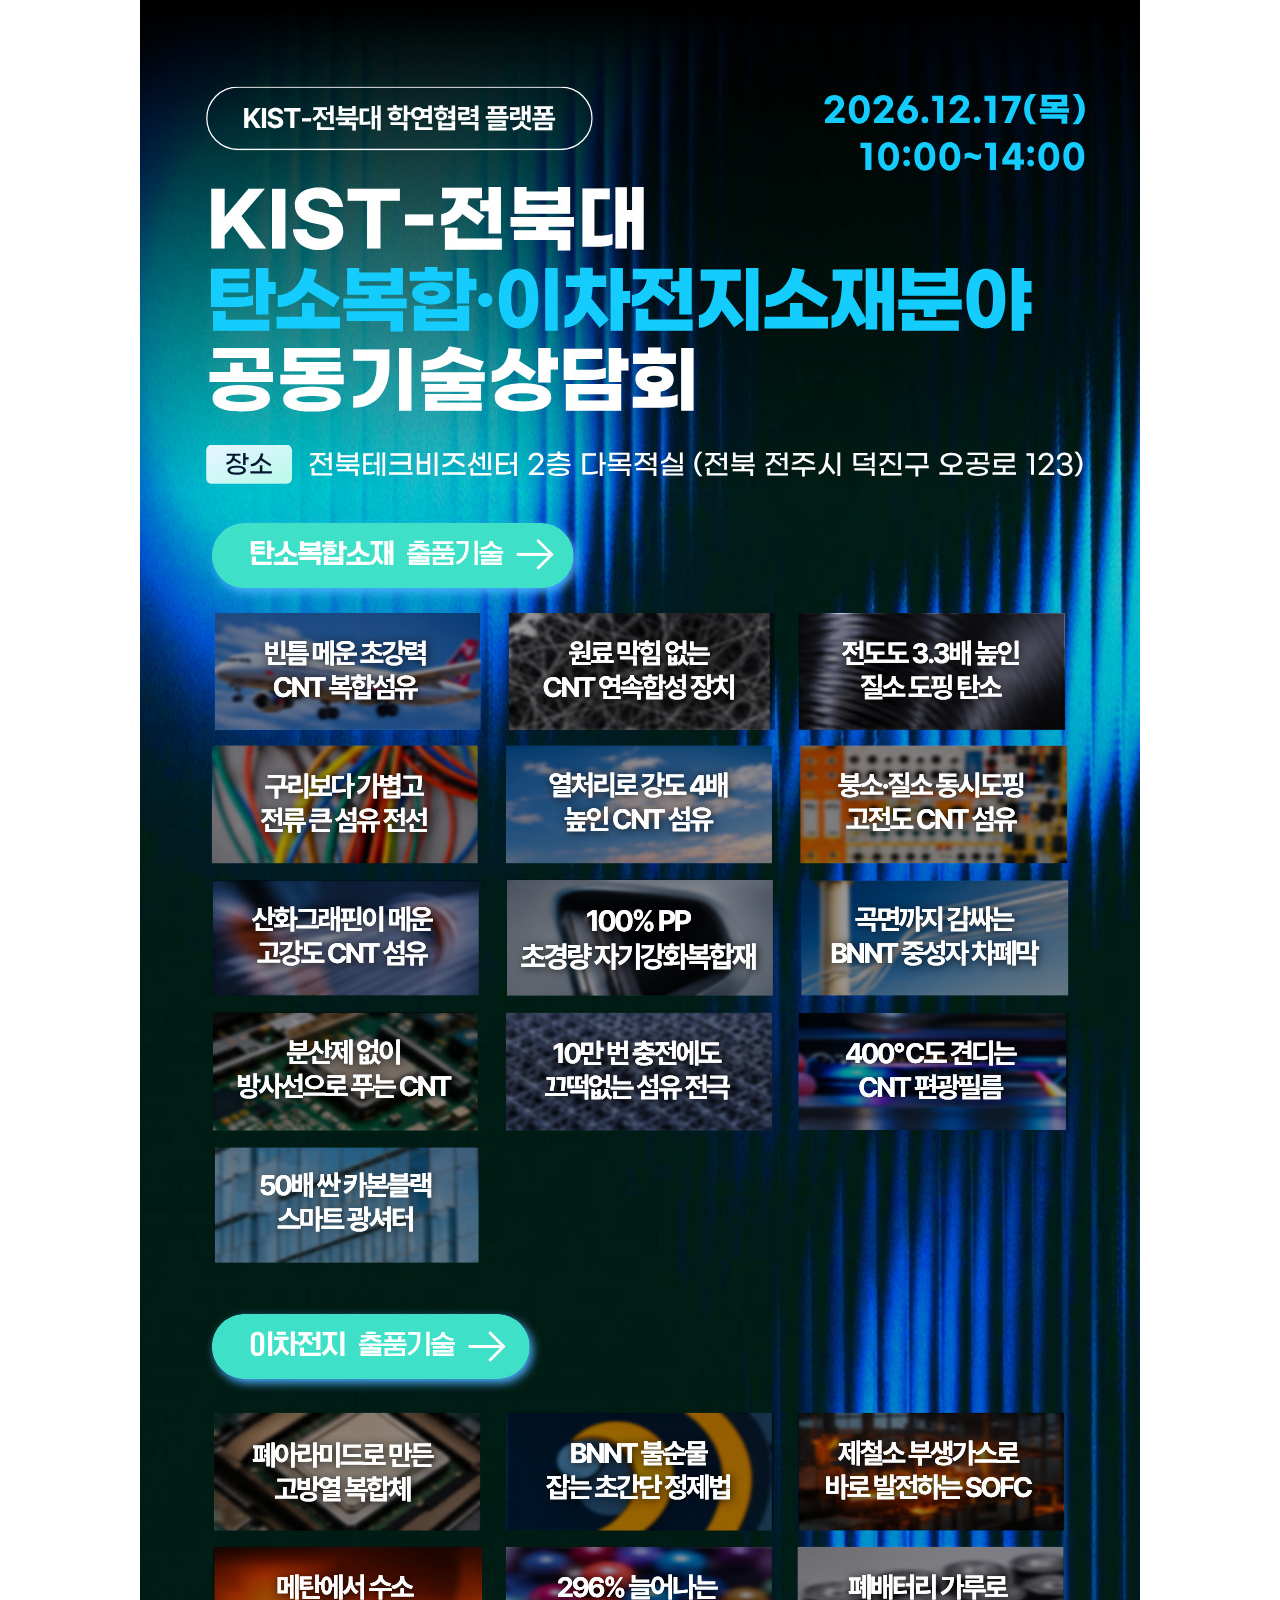
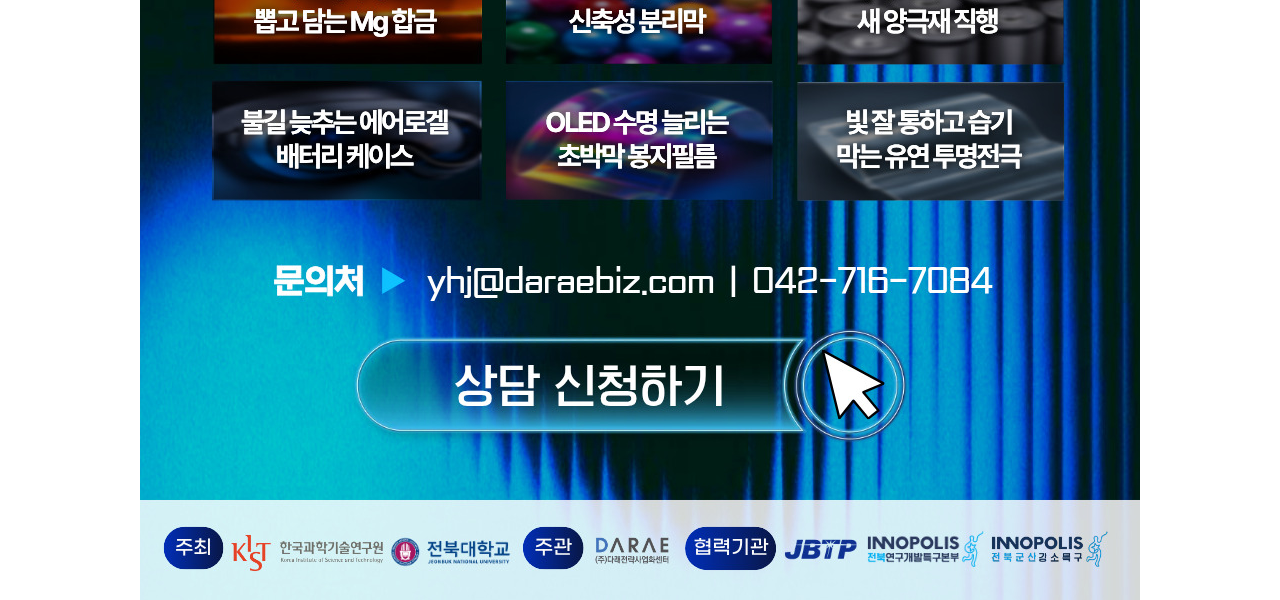
==== edm/edm-all-techs.html @ 876b5971 "전체 기술 eDM(edm-all-techs) 추가: 메일용 조각 이미지·HTML, 주소로 분야 필터 지정(?filter=carbon|battery) Co-Authored-By: C" ====
<!DOCTYPE html>
<html lang="ko">
<head>
<meta charset="utf-8">
<title>KIST-전북대 공동기술상담회 출품기술</title>
</head>
<body style="margin:0; padding:0; background-color:#ffffff;">
<!-- 메일 발송용: 스크립트·이미지맵 없이 이미지를 잘라 표로 이어 붙이고, 버튼 조각에만 링크를 걸었습니다.
     왼쪽 정렬로 보내려면 바로 아래 table의 align="center"를 align="left"로 바꾸세요. -->
<table role="presentation" align="center" width="1000" cellpadding="0" cellspacing="0" border="0" style="width:1000px; border-collapse:collapse; mso-table-lspace:0pt; mso-table-rspace:0pt; background-color:#000000;">
  <tr>
    <td width="1000" height="518" valign="top" style="padding:0; margin:0; font-size:0; line-height:0; mso-line-height-rule:exactly;"><img src="https://darae-daejeon.github.io/kist-jbnu-partnering-2026/edm/all-techs/01.jpg" width="1000" height="518" alt="KIST-전북대 탄소복합·이차전지소재분야 공동기술상담회" border="0" style="display:block; width:1000px; height:518px; border:0; outline:none; text-decoration:none;"></td>
  </tr>
  <tr>
    <td width="1000" height="74" valign="top" style="padding:0; margin:0; font-size:0; line-height:0; mso-line-height-rule:exactly;">
      <table role="presentation" width="1000" cellpadding="0" cellspacing="0" border="0" style="border-collapse:collapse; mso-table-lspace:0pt; mso-table-rspace:0pt;">
        <tr>
          <td width="70" height="74" valign="top" style="padding:0; margin:0; font-size:0; line-height:0; mso-line-height-rule:exactly;"><img src="https://darae-daejeon.github.io/kist-jbnu-partnering-2026/edm/all-techs/02.jpg" width="70" height="74" alt="" border="0" style="display:block; width:70px; height:74px; border:0; outline:none; text-decoration:none;"></td>
          <td width="366" height="74" valign="top" style="padding:0; margin:0; font-size:0; line-height:0; mso-line-height-rule:exactly;"><a href="https://darae-daejeon.github.io/kist/2026-jbnu-partnering/?filter=carbon" target="_blank" style="display:block; border:0; text-decoration:none;"><img src="https://darae-daejeon.github.io/kist-jbnu-partnering-2026/edm/all-techs/03.jpg" width="366" height="74" alt="탄소복합소재 출품기술 보기" border="0" style="display:block; width:366px; height:74px; border:0; outline:none; text-decoration:none;"></a></td>
          <td width="564" height="74" valign="top" style="padding:0; margin:0; font-size:0; line-height:0; mso-line-height-rule:exactly;"><img src="https://darae-daejeon.github.io/kist-jbnu-partnering-2026/edm/all-techs/04.jpg" width="564" height="74" alt="" border="0" style="display:block; width:564px; height:74px; border:0; outline:none; text-decoration:none;"></td>
        </tr>
      </table>
    </td>
  </tr>
  <tr>
    <td width="1000" height="717" valign="top" style="padding:0; margin:0; font-size:0; line-height:0; mso-line-height-rule:exactly;"><img src="https://darae-daejeon.github.io/kist-jbnu-partnering-2026/edm/all-techs/05.jpg" width="1000" height="717" alt="" border="0" style="display:block; width:1000px; height:717px; border:0; outline:none; text-decoration:none;"></td>
  </tr>
  <tr>
    <td width="1000" height="74" valign="top" style="padding:0; margin:0; font-size:0; line-height:0; mso-line-height-rule:exactly;">
      <table role="presentation" width="1000" cellpadding="0" cellspacing="0" border="0" style="border-collapse:collapse; mso-table-lspace:0pt; mso-table-rspace:0pt;">
        <tr>
          <td width="68" height="74" valign="top" style="padding:0; margin:0; font-size:0; line-height:0; mso-line-height-rule:exactly;"><img src="https://darae-daejeon.github.io/kist-jbnu-partnering-2026/edm/all-techs/06.jpg" width="68" height="74" alt="" border="0" style="display:block; width:68px; height:74px; border:0; outline:none; text-decoration:none;"></td>
          <td width="324" height="74" valign="top" style="padding:0; margin:0; font-size:0; line-height:0; mso-line-height-rule:exactly;"><a href="https://darae-daejeon.github.io/kist/2026-jbnu-partnering/?filter=battery" target="_blank" style="display:block; border:0; text-decoration:none;"><img src="https://darae-daejeon.github.io/kist-jbnu-partnering-2026/edm/all-techs/07.jpg" width="324" height="74" alt="이차전지 출품기술 보기" border="0" style="display:block; width:324px; height:74px; border:0; outline:none; text-decoration:none;"></a></td>
          <td width="608" height="74" valign="top" style="padding:0; margin:0; font-size:0; line-height:0; mso-line-height-rule:exactly;"><img src="https://darae-daejeon.github.io/kist-jbnu-partnering-2026/edm/all-techs/08.jpg" width="608" height="74" alt="" border="0" style="display:block; width:608px; height:74px; border:0; outline:none; text-decoration:none;"></td>
        </tr>
      </table>
    </td>
  </tr>
  <tr>
    <td width="1000" height="549" valign="top" style="padding:0; margin:0; font-size:0; line-height:0; mso-line-height-rule:exactly;"><img src="https://darae-daejeon.github.io/kist-jbnu-partnering-2026/edm/all-techs/09.jpg" width="1000" height="549" alt="" border="0" style="display:block; width:1000px; height:549px; border:0; outline:none; text-decoration:none;"></td>
  </tr>
  <tr>
    <td width="1000" height="103" valign="top" style="padding:0; margin:0; font-size:0; line-height:0; mso-line-height-rule:exactly;">
      <table role="presentation" width="1000" cellpadding="0" cellspacing="0" border="0" style="border-collapse:collapse; mso-table-lspace:0pt; mso-table-rspace:0pt;">
        <tr>
          <td width="212" height="103" valign="top" style="padding:0; margin:0; font-size:0; line-height:0; mso-line-height-rule:exactly;"><img src="https://darae-daejeon.github.io/kist-jbnu-partnering-2026/edm/all-techs/10.jpg" width="212" height="103" alt="" border="0" style="display:block; width:212px; height:103px; border:0; outline:none; text-decoration:none;"></td>
          <td width="556" height="103" valign="top" style="padding:0; margin:0; font-size:0; line-height:0; mso-line-height-rule:exactly;"><a href="https://darae-daejeon.github.io/kist/2026-jbnu-partnering/" target="_blank" style="display:block; border:0; text-decoration:none;"><img src="https://darae-daejeon.github.io/kist-jbnu-partnering-2026/edm/all-techs/11.jpg" width="556" height="103" alt="상담 신청하기" border="0" style="display:block; width:556px; height:103px; border:0; outline:none; text-decoration:none;"></a></td>
          <td width="232" height="103" valign="top" style="padding:0; margin:0; font-size:0; line-height:0; mso-line-height-rule:exactly;"><img src="https://darae-daejeon.github.io/kist-jbnu-partnering-2026/edm/all-techs/12.jpg" width="232" height="103" alt="" border="0" style="display:block; width:232px; height:103px; border:0; outline:none; text-decoration:none;"></td>
        </tr>
      </table>
    </td>
  </tr>
  <tr>
    <td width="1000" height="165" valign="top" style="padding:0; margin:0; font-size:0; line-height:0; mso-line-height-rule:exactly;"><img src="https://darae-daejeon.github.io/kist-jbnu-partnering-2026/edm/all-techs/13.jpg" width="1000" height="165" alt="" border="0" style="display:block; width:1000px; height:165px; border:0; outline:none; text-decoration:none;"></td>
  </tr>
</table>
</body>
</html>
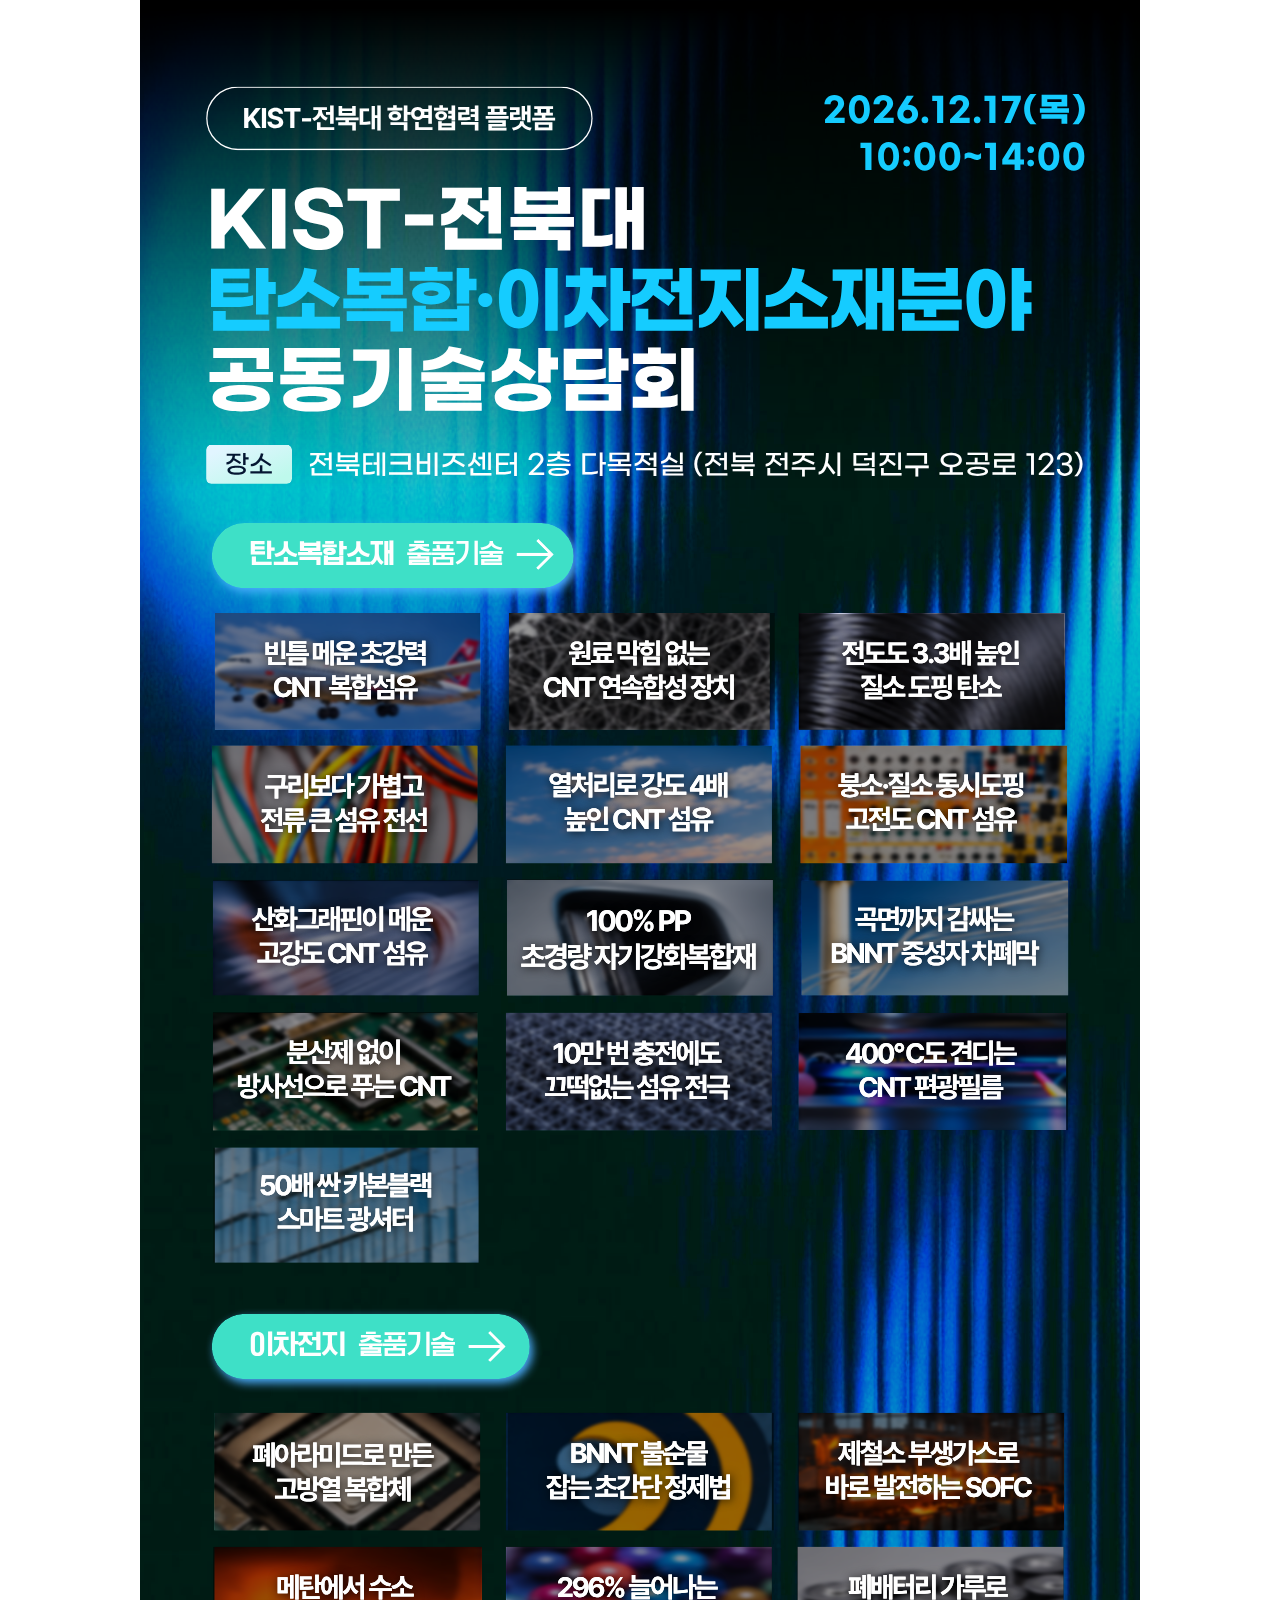
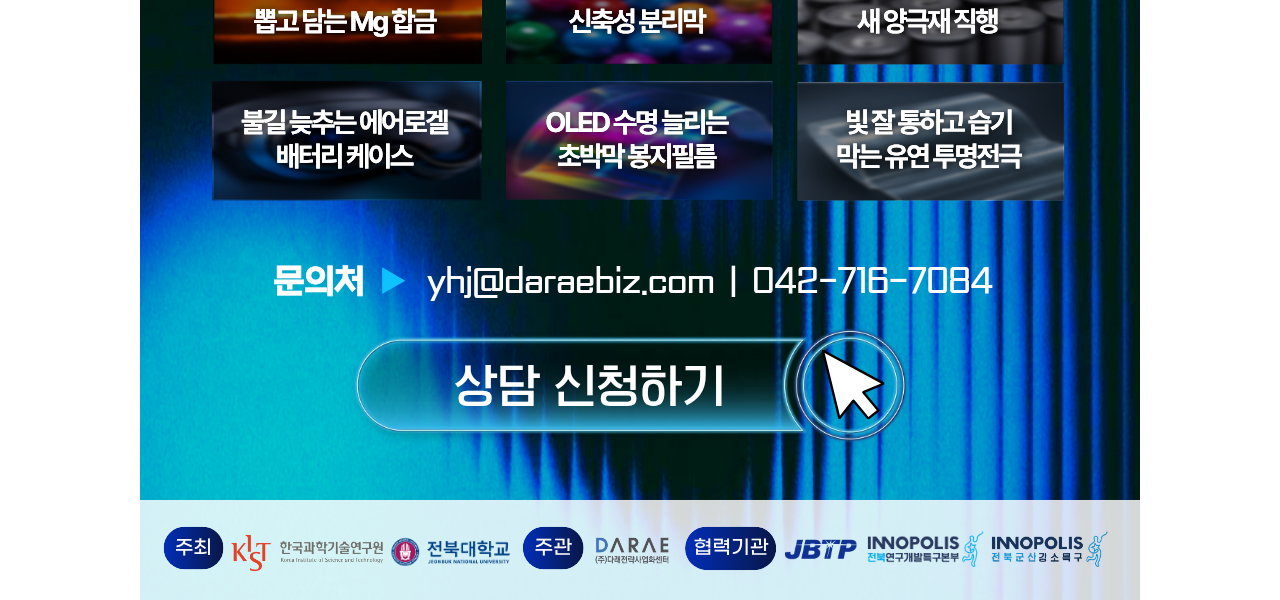
==== commit 79026ffa: "edm-all-techs.html 기존 eDM과 같은 이미지맵 방식으로 변경, 조각 이미지 삭제 Co-Authored-By: Claude Opus 5.5 <noreply@anthr" ====
--- a/edm/edm-all-techs.html
+++ b/edm/edm-all-techs.html
@@ -1,58 +1,17 @@
 <!DOCTYPE html>
 <html lang="ko">
 <head>
-<meta charset="utf-8">
-<title>KIST-전북대 공동기술상담회 출품기술</title>
+  <meta charset="utf-8">
+  <title>KIST-전북대 공동기술상담회 출품기술</title>
 </head>
 <body style="margin:0; padding:0; background-color:#ffffff;">
-<!-- 메일 발송용: 스크립트·이미지맵 없이 이미지를 잘라 표로 이어 붙이고, 버튼 조각에만 링크를 걸었습니다.
-     왼쪽 정렬로 보내려면 바로 아래 table의 align="center"를 align="left"로 바꾸세요. -->
-<table role="presentation" align="center" width="1000" cellpadding="0" cellspacing="0" border="0" style="width:1000px; border-collapse:collapse; mso-table-lspace:0pt; mso-table-rspace:0pt; background-color:#000000;">
-  <tr>
-    <td width="1000" height="518" valign="top" style="padding:0; margin:0; font-size:0; line-height:0; mso-line-height-rule:exactly;"><img src="https://darae-daejeon.github.io/kist-jbnu-partnering-2026/edm/all-techs/01.jpg" width="1000" height="518" alt="KIST-전북대 탄소복합·이차전지소재분야 공동기술상담회" border="0" style="display:block; width:1000px; height:518px; border:0; outline:none; text-decoration:none;"></td>
-  </tr>
-  <tr>
-    <td width="1000" height="74" valign="top" style="padding:0; margin:0; font-size:0; line-height:0; mso-line-height-rule:exactly;">
-      <table role="presentation" width="1000" cellpadding="0" cellspacing="0" border="0" style="border-collapse:collapse; mso-table-lspace:0pt; mso-table-rspace:0pt;">
-        <tr>
-          <td width="70" height="74" valign="top" style="padding:0; margin:0; font-size:0; line-height:0; mso-line-height-rule:exactly;"><img src="https://darae-daejeon.github.io/kist-jbnu-partnering-2026/edm/all-techs/02.jpg" width="70" height="74" alt="" border="0" style="display:block; width:70px; height:74px; border:0; outline:none; text-decoration:none;"></td>
-          <td width="366" height="74" valign="top" style="padding:0; margin:0; font-size:0; line-height:0; mso-line-height-rule:exactly;"><a href="https://darae-daejeon.github.io/kist/2026-jbnu-partnering/?filter=carbon" target="_blank" style="display:block; border:0; text-decoration:none;"><img src="https://darae-daejeon.github.io/kist-jbnu-partnering-2026/edm/all-techs/03.jpg" width="366" height="74" alt="탄소복합소재 출품기술 보기" border="0" style="display:block; width:366px; height:74px; border:0; outline:none; text-decoration:none;"></a></td>
-          <td width="564" height="74" valign="top" style="padding:0; margin:0; font-size:0; line-height:0; mso-line-height-rule:exactly;"><img src="https://darae-daejeon.github.io/kist-jbnu-partnering-2026/edm/all-techs/04.jpg" width="564" height="74" alt="" border="0" style="display:block; width:564px; height:74px; border:0; outline:none; text-decoration:none;"></td>
-        </tr>
-      </table>
-    </td>
-  </tr>
-  <tr>
-    <td width="1000" height="717" valign="top" style="padding:0; margin:0; font-size:0; line-height:0; mso-line-height-rule:exactly;"><img src="https://darae-daejeon.github.io/kist-jbnu-partnering-2026/edm/all-techs/05.jpg" width="1000" height="717" alt="" border="0" style="display:block; width:1000px; height:717px; border:0; outline:none; text-decoration:none;"></td>
-  </tr>
-  <tr>
-    <td width="1000" height="74" valign="top" style="padding:0; margin:0; font-size:0; line-height:0; mso-line-height-rule:exactly;">
-      <table role="presentation" width="1000" cellpadding="0" cellspacing="0" border="0" style="border-collapse:collapse; mso-table-lspace:0pt; mso-table-rspace:0pt;">
-        <tr>
-          <td width="68" height="74" valign="top" style="padding:0; margin:0; font-size:0; line-height:0; mso-line-height-rule:exactly;"><img src="https://darae-daejeon.github.io/kist-jbnu-partnering-2026/edm/all-techs/06.jpg" width="68" height="74" alt="" border="0" style="display:block; width:68px; height:74px; border:0; outline:none; text-decoration:none;"></td>
-          <td width="324" height="74" valign="top" style="padding:0; margin:0; font-size:0; line-height:0; mso-line-height-rule:exactly;"><a href="https://darae-daejeon.github.io/kist/2026-jbnu-partnering/?filter=battery" target="_blank" style="display:block; border:0; text-decoration:none;"><img src="https://darae-daejeon.github.io/kist-jbnu-partnering-2026/edm/all-techs/07.jpg" width="324" height="74" alt="이차전지 출품기술 보기" border="0" style="display:block; width:324px; height:74px; border:0; outline:none; text-decoration:none;"></a></td>
-          <td width="608" height="74" valign="top" style="padding:0; margin:0; font-size:0; line-height:0; mso-line-height-rule:exactly;"><img src="https://darae-daejeon.github.io/kist-jbnu-partnering-2026/edm/all-techs/08.jpg" width="608" height="74" alt="" border="0" style="display:block; width:608px; height:74px; border:0; outline:none; text-decoration:none;"></td>
-        </tr>
-      </table>
-    </td>
-  </tr>
-  <tr>
-    <td width="1000" height="549" valign="top" style="padding:0; margin:0; font-size:0; line-height:0; mso-line-height-rule:exactly;"><img src="https://darae-daejeon.github.io/kist-jbnu-partnering-2026/edm/all-techs/09.jpg" width="1000" height="549" alt="" border="0" style="display:block; width:1000px; height:549px; border:0; outline:none; text-decoration:none;"></td>
-  </tr>
-  <tr>
-    <td width="1000" height="103" valign="top" style="padding:0; margin:0; font-size:0; line-height:0; mso-line-height-rule:exactly;">
-      <table role="presentation" width="1000" cellpadding="0" cellspacing="0" border="0" style="border-collapse:collapse; mso-table-lspace:0pt; mso-table-rspace:0pt;">
-        <tr>
-          <td width="212" height="103" valign="top" style="padding:0; margin:0; font-size:0; line-height:0; mso-line-height-rule:exactly;"><img src="https://darae-daejeon.github.io/kist-jbnu-partnering-2026/edm/all-techs/10.jpg" width="212" height="103" alt="" border="0" style="display:block; width:212px; height:103px; border:0; outline:none; text-decoration:none;"></td>
-          <td width="556" height="103" valign="top" style="padding:0; margin:0; font-size:0; line-height:0; mso-line-height-rule:exactly;"><a href="https://darae-daejeon.github.io/kist/2026-jbnu-partnering/" target="_blank" style="display:block; border:0; text-decoration:none;"><img src="https://darae-daejeon.github.io/kist-jbnu-partnering-2026/edm/all-techs/11.jpg" width="556" height="103" alt="상담 신청하기" border="0" style="display:block; width:556px; height:103px; border:0; outline:none; text-decoration:none;"></a></td>
-          <td width="232" height="103" valign="top" style="padding:0; margin:0; font-size:0; line-height:0; mso-line-height-rule:exactly;"><img src="https://darae-daejeon.github.io/kist-jbnu-partnering-2026/edm/all-techs/12.jpg" width="232" height="103" alt="" border="0" style="display:block; width:232px; height:103px; border:0; outline:none; text-decoration:none;"></td>
-        </tr>
-      </table>
-    </td>
-  </tr>
-  <tr>
-    <td width="1000" height="165" valign="top" style="padding:0; margin:0; font-size:0; line-height:0; mso-line-height-rule:exactly;"><img src="https://darae-daejeon.github.io/kist-jbnu-partnering-2026/edm/all-techs/13.jpg" width="1000" height="165" alt="" border="0" style="display:block; width:1000px; height:165px; border:0; outline:none; text-decoration:none;"></td>
-  </tr>
-</table>
+  <div style="width:1000px; margin:0 auto;">
+    <img src="https://darae-daejeon.github.io/kist-jbnu-partnering-2026/edm/edm-all-techs.png" width="1000" height="2200" usemap="#edm-all-techs" alt="KIST-전북대 탄소복합·이차전지소재분야 공동기술상담회 출품기술" style="display:block; width:1000px; height:2200px; border:0;">
+    <map name="edm-all-techs" id="edm-all-techs">
+      <area shape="rect" coords="74,523,431,587" href="https://darae-daejeon.github.io/kist/2026-jbnu-partnering/?filter=carbon" target="_blank" alt="탄소복합소재 출품기술" title="탄소복합소재 출품기술">
+      <area shape="rect" coords="72,1314,388,1378" href="https://darae-daejeon.github.io/kist/2026-jbnu-partnering/?filter=battery" target="_blank" alt="이차전지 출품기술" title="이차전지 출품기술">
+      <area shape="rect" coords="215,1935,765,2032" href="https://darae-daejeon.github.io/kist/2026-jbnu-partnering/" target="_blank" alt="상담 신청하기" title="상담 신청하기">
+    </map>
+  </div>
 </body>
 </html>
